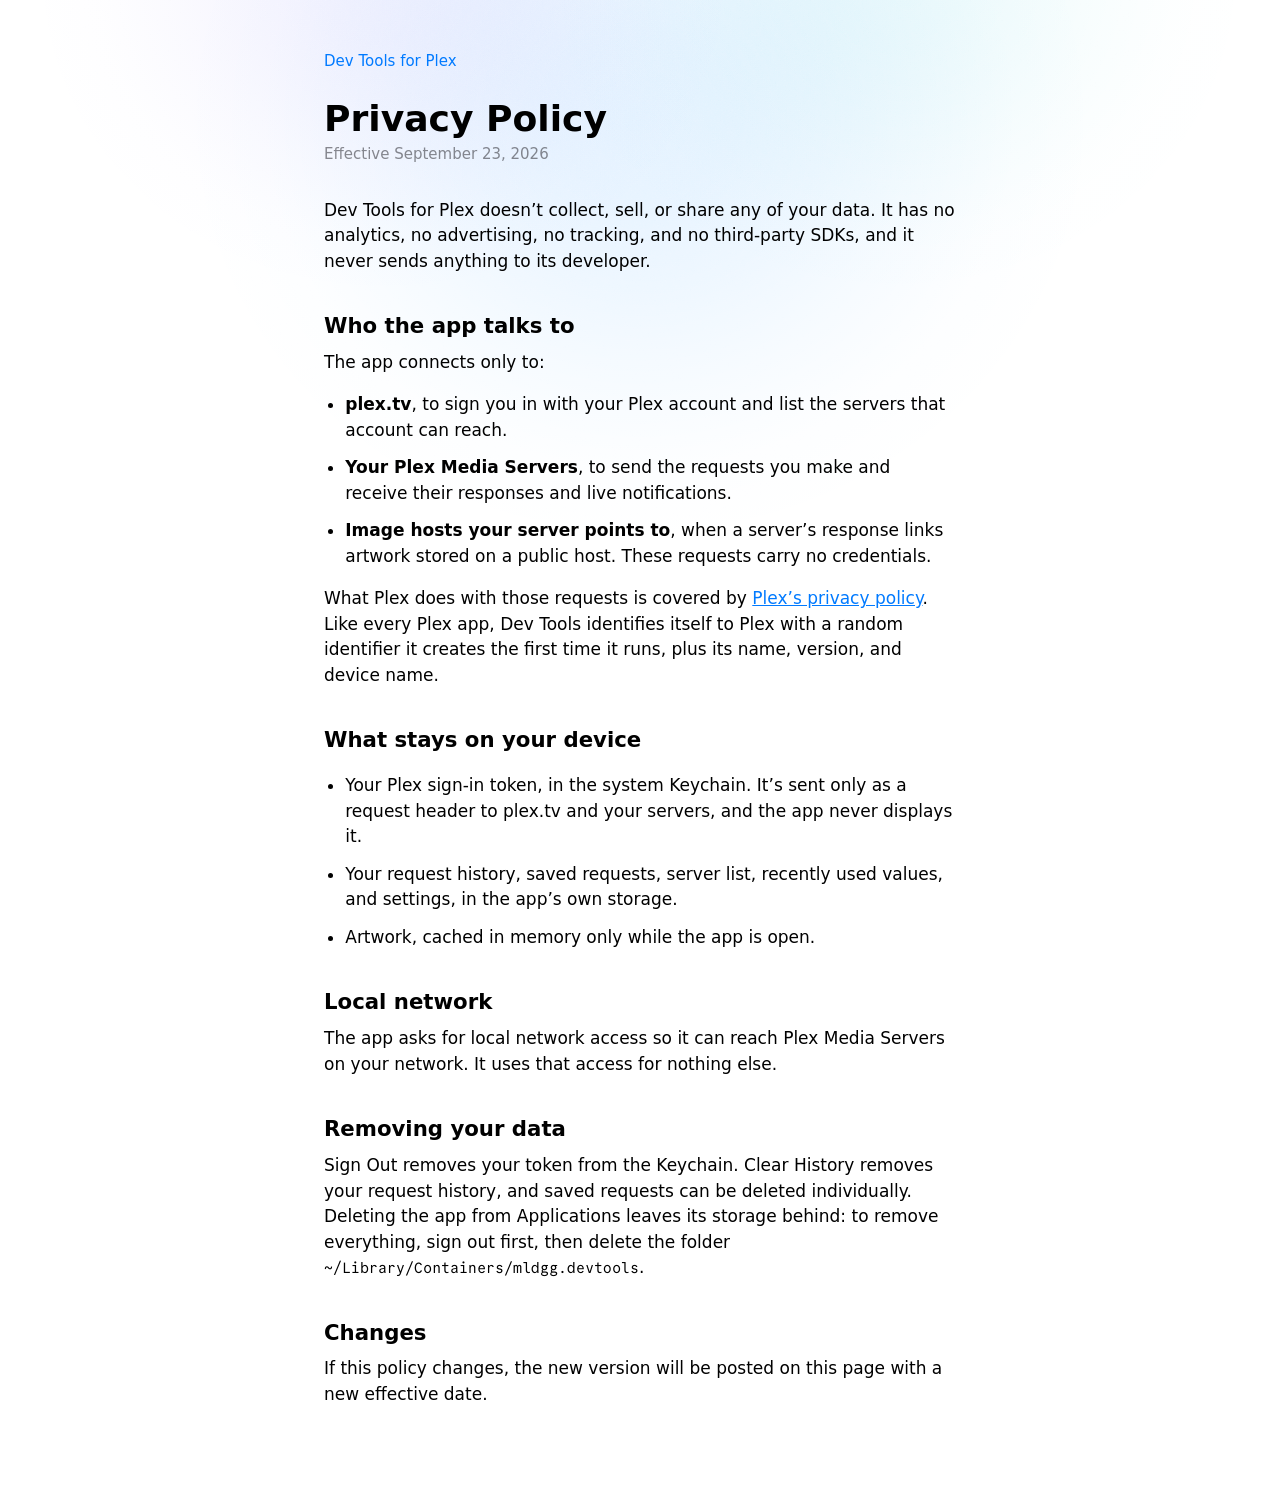
==== site/privacy.html @ ca3a00e9 "Merge: add a landing page and privacy policy; release the Mac app as a DMG" ====
<!doctype html>
<html lang="en">
<head>
  <meta charset="utf-8">
  <meta name="viewport" content="width=device-width, initial-scale=1, viewport-fit=cover">
  <title>Privacy Policy — Dev Tools for Plex</title>
  <link rel="stylesheet" href="style.css">
</head>
<body>
  <main class="document">
    <a class="home" href="index.html">Dev Tools for Plex</a>
    <div class="title">
      <div class="glow" aria-hidden="true"><span class="blue"></span><span class="indigo"></span><span class="teal"></span></div>
      <h1>Privacy Policy</h1>
    </div>
    <p class="updated">Effective September 23, 2026</p>

    <p>Dev Tools for Plex doesn’t collect, sell, or share any of your data. It has no analytics, no advertising, no tracking, and no third-party SDKs, and it never sends anything to its developer.</p>

    <h2>Who the app talks to</h2>
    <p>The app connects only to:</p>
    <ul>
      <li><strong>plex.tv</strong>, to sign you in with your Plex account and list the servers that account can reach.</li>
      <li><strong>Your Plex Media Servers</strong>, to send the requests you make and receive their responses and live notifications.</li>
      <li><strong>Image hosts your server points to</strong>, when a server’s response links artwork stored on a public host. These requests carry no credentials.</li>
    </ul>
    <p>What Plex does with those requests is covered by <a href="https://www.plex.tv/about/privacy-legal/">Plex’s privacy policy</a>. Like every Plex app, Dev Tools identifies itself to Plex with a random identifier it creates the first time it runs, plus its name, version, and device name.</p>

    <h2>What stays on your device</h2>
    <ul>
      <li>Your Plex sign-in token, in the system Keychain. It’s sent only as a request header to plex.tv and your servers, and the app never displays it.</li>
      <li>Your request history, saved requests, server list, recently used values, and settings, in the app’s own storage.</li>
      <li>Artwork, cached in memory only while the app is open.</li>
    </ul>

    <h2>Local network</h2>
    <p>The app asks for local network access so it can reach Plex Media Servers on your network. It uses that access for nothing else.</p>

    <h2>Removing your data</h2>
    <p>Sign Out removes your token from the Keychain. Clear History removes your request history, and saved requests can be deleted individually. Deleting the app from Applications leaves its storage behind: to remove everything, sign out first, then delete the folder <code>~/Library/Containers/mldgg.devtools</code>.</p>

    <h2>Changes</h2>
    <p>If this policy changes, the new version will be posted on this page with a new effective date.</p>
  </main>
</body>
</html>
---- site/style.css ----
:root {
  color-scheme: light dark;
  --background: #fff;
  --label: #000;
  --secondary-label: rgb(60 60 67 / 0.6);
  --tertiary-label: rgb(60 60 67 / 0.3);
  --fill: rgb(118 118 128 / 0.12);
  --separator: rgb(60 60 67 / 0.29);
  --accent: #007aff;
  --mesh-indigo: rgb(97 85 245 / 0.08);
  --mesh-blue: rgb(0 136 255 / 0.1);
  --mesh-teal: rgb(0 195 208 / 0.07);
}

@media (prefers-color-scheme: dark) {
  :root {
    --background: #000;
    --label: #fff;
    --secondary-label: rgb(235 235 245 / 0.6);
    --tertiary-label: rgb(235 235 245 / 0.3);
    --fill: rgb(118 118 128 / 0.24);
    --separator: rgb(84 84 88 / 0.6);
    --accent: #0a84ff;
    --mesh-indigo: rgb(109 124 255 / 0.16);
    --mesh-blue: rgb(0 145 255 / 0.2);
    --mesh-teal: rgb(0 210 224 / 0.14);
  }
}

* {
  box-sizing: border-box;
}

@font-face {
  font-family: "Commit Mono";
  src: url("fonts/CommitMono-Bold.otf") format("opentype");
  font-weight: 700;
  font-display: block;
}

@font-face {
  font-family: "Commit Mono";
  src: url("fonts/CommitMono-Regular.otf") format("opentype");
  font-weight: 400;
  font-display: block;
}

/* Keeps body's overflow from propagating to the viewport, so body can clip
   the title's glow without stopping the page from scrolling. */
html {
  overflow: auto;
  background: var(--background);
  color: var(--label);
  font: 17px/1.5 -apple-system, BlinkMacSystemFont, system-ui, sans-serif;
  -webkit-font-smoothing: antialiased;
  -webkit-text-size-adjust: 100%;
}

body {
  position: relative;
  overflow: clip;
  margin: 0;
  min-height: 100vh;
  min-height: 100dvh;
  display: flex;
  flex-direction: column;
}

/* The iOS app's well (TopWash in WellBackground.swift), gathered around the
   title instead of the top edge: the accent behind it, indigo up to its
   leading side, teal up to its trailing side. CSS has no mesh gradient, so
   it's three overlapping radial glows, each its own layer so each can drift
   on a transform. Each falls off along a smoothstep: a linear ramp to
   transparent stops with a crease that reads as a band. */
.title {
  position: relative;
}

.glow {
  position: absolute;
  top: 50%;
  left: 50%;
  z-index: -1;
  width: clamp(700px, 100vw, 1400px);
  aspect-ratio: 5 / 4;
  translate: -50% -50%;
  pointer-events: none;
}

.glow span {
  position: absolute;
  inset: 0;
}

.glow .blue {
  background: radial-gradient(
    ellipse 36% 42% at 50% 50%,
    var(--mesh-blue),
    color-mix(in srgb, var(--mesh-blue) 90%, transparent) 20%,
    color-mix(in srgb, var(--mesh-blue) 65%, transparent) 40%,
    color-mix(in srgb, var(--mesh-blue) 35%, transparent) 60%,
    color-mix(in srgb, var(--mesh-blue) 10%, transparent) 80%,
    transparent
  );
}

.glow .indigo {
  background: radial-gradient(
    ellipse 28% 32% at 30% 36%,
    var(--mesh-indigo),
    color-mix(in srgb, var(--mesh-indigo) 90%, transparent) 20%,
    color-mix(in srgb, var(--mesh-indigo) 65%, transparent) 40%,
    color-mix(in srgb, var(--mesh-indigo) 35%, transparent) 60%,
    color-mix(in srgb, var(--mesh-indigo) 10%, transparent) 80%,
    transparent
  );
}

.glow .teal {
  background: radial-gradient(
    ellipse 28% 32% at 70% 36%,
    var(--mesh-teal),
    color-mix(in srgb, var(--mesh-teal) 90%, transparent) 20%,
    color-mix(in srgb, var(--mesh-teal) 65%, transparent) 40%,
    color-mix(in srgb, var(--mesh-teal) 35%, transparent) 60%,
    color-mix(in srgb, var(--mesh-teal) 10%, transparent) 80%,
    transparent
  );
}

/* Grain over the glow: fine single-octave noise, so it reads as texture
   rather than blotches. Overlay leaves pure white and black untouched, so
   it only shows where there's colour. */
body::after {
  content: "";
  position: absolute;
  inset: 0;
  z-index: -1;
  pointer-events: none;
  background: url("data:image/svg+xml,%3Csvg xmlns='http://www.w3.org/2000/svg' width='160' height='160'%3E%3Cfilter id='n'%3E%3CfeTurbulence type='fractalNoise' baseFrequency='1.6' numOctaves='1' stitchTiles='stitch'/%3E%3CfeColorMatrix type='saturate' values='0'/%3E%3CfeComponentTransfer%3E%3CfeFuncR type='linear' slope='2' intercept='-0.5'/%3E%3CfeFuncG type='linear' slope='2' intercept='-0.5'/%3E%3CfeFuncB type='linear' slope='2' intercept='-0.5'/%3E%3C/feComponentTransfer%3E%3C/filter%3E%3Crect width='100%25' height='100%25' filter='url(%23n)'/%3E%3C/svg%3E");
  mix-blend-mode: overlay;
  opacity: 0.2;
}

@media (prefers-contrast: more) {
  .glow {
    display: none;
  }

  body::after {
    content: none;
  }
}

a {
  color: var(--accent);
}

main {
  flex: 1;
  width: 100%;
  margin: 0 auto;
  padding: 0 24px;
}

.landing {
  max-width: 1040px;
  display: flex;
  flex-direction: column;
  align-items: center;
  justify-content: center;
  gap: 56px;
  padding-block: 72px 48px;
}

.landing .title {
  max-width: 24rem;
  text-align: center;
}

/* The page opens like a terminal: the glow blooms, a caret blinks, the
   title types itself out, and the rest rises in once it's done. Every delay
   below counts from load against that timeline. */
.landing .glow {
  animation: glow-bloom 1800ms cubic-bezier(0.19, 1, 0.22, 1) both;
}

/* Each glow wanders on its own period, so the mesh never repeats. */
.landing .glow span {
  animation: drift var(--period) ease-in-out infinite alternate;
}

.landing .glow .blue {
  --period: 17s;
  --to: 4% -5%;
  --grow: 1.08;
}

.landing .glow .indigo {
  --period: 23s;
  --to: 8% 6%;
  --grow: 1.14;
}

.landing .glow .teal {
  --period: 19s;
  --to: -8% 5%;
  --grow: 1.1;
}

@keyframes glow-bloom {
  from {
    opacity: 0;
    scale: 0.85;
  }
}

@keyframes drift {
  to {
    translate: var(--to);
    scale: var(--grow);
  }
}

.landing h1 {
  position: relative;
  display: inline-block;
  margin: 0;
  font: 700 1.25rem/1.2 "Commit Mono", ui-monospace, monospace;
}

/* Revealed one character at a time: in a monospace face each step of the
   clip is exactly one glyph, so the step count must equal the title's
   length. */
.typed {
  display: inline-block;
  animation: type 900ms steps(18, jump-end) 600ms both;
}

.landing h1::after {
  content: "";
  position: absolute;
  top: 0.05em;
  left: 0;
  width: 1ch;
  height: 1.1em;
  background: var(--accent);
  opacity: 0;
  animation:
    caret-follow 900ms steps(18, jump-end) 600ms both,
    caret-blink 2600ms step-end both;
}

@keyframes type {
  from {
    clip-path: inset(0 100% 0 0);
  }
  to {
    clip-path: inset(0);
  }
}

@keyframes caret-follow {
  from {
    translate: 0;
  }
  to {
    translate: 18ch;
  }
}

/* One blink while it waits, solid while it types, two blinks, then gone. */
@keyframes caret-blink {
  0% { opacity: 1; }
  12% { opacity: 0; }
  20% { opacity: 1; }
  62% { opacity: 0; }
  72% { opacity: 1; }
  82% { opacity: 0; }
  90% { opacity: 1; }
  100% { opacity: 0; }
}

.subtitle {
  margin: 12px 0 0;
  text-wrap: balance;
  color: var(--secondary-label);
  font: 400 0.875rem/1.5 "Commit Mono", ui-monospace, monospace;
  animation: rise-in 800ms cubic-bezier(0.19, 1, 0.22, 1) 1500ms both;
}

.download {
  display: inline-flex;
  align-items: center;
  gap: 8px;
  margin-top: 24px;
  padding: 10px 20px 10px 16px;
  border-radius: 999px;
  /* Apple's button blue: white on it clears 4.5:1, which system blue doesn't. */
  background: #0071e3;
  color: #fff;
  font-size: 0.9375rem;
  font-weight: 600;
  text-decoration: none;
  transition: transform 150ms cubic-bezier(0.25, 0.46, 0.45, 0.94), filter 150ms ease;
  /* Backwards only: a filled animation would override the press and hover
     transitions on transform and filter once it ends. */
  animation: rise-in 800ms cubic-bezier(0.19, 1, 0.22, 1) 1580ms backwards;
}

.download svg {
  width: 16px;
  height: 16px;
}

@media (hover: hover) and (pointer: fine) {
  .download:hover {
    transform: scale(1.02);
    filter: brightness(1.1);
  }
}

.download:active {
  transform: scale(0.97);
}

.download:focus-visible {
  outline: 2px solid var(--accent);
  outline-offset: 3px;
}

.version {
  margin: 10px 0 0;
  color: var(--secondary-label);
  font-size: 0.75rem;
  animation: rise-in 800ms cubic-bezier(0.19, 1, 0.22, 1) 1660ms both;
}

@keyframes rise-in {
  from {
    opacity: 0;
    transform: translateY(8px);
    filter: blur(4px);
  }
}

@keyframes fade-in {
  from {
    opacity: 0;
  }
}

@keyframes video-in {
  from {
    opacity: 0;
    translate: 0 24px;
    scale: 0.97;
  }
}

/* Reduced motion keeps the page's arrival as a fade: nothing moves, types,
   blinks, or drifts. */
@media (prefers-reduced-motion: reduce) {
  .landing .glow {
    animation: fade-in 800ms ease both;
  }

  .landing .glow span {
    animation: none;
  }

  .typed {
    animation: none;
  }

  .landing h1::after {
    display: none;
  }

  .subtitle,
  .version,
  .video {
    animation: fade-in 400ms ease 100ms both;
  }

  .download {
    animation: fade-in 400ms ease 100ms backwards;
  }
}

@media (min-width: 960px) {
  .landing {
    max-width: 1180px;
    flex-direction: row;
    gap: 104px;
  }

  /* Sized by its text, not a fixed basis: a fixed column in rem wraps the
     monospace subtitle to three short lines. */
  .landing .title {
    flex: none;
    text-align: left;
  }

  .landing h1 {
    font-size: 1.5rem;
  }

  .subtitle {
    max-width: 34ch;
    margin-top: 16px;
    font-size: 0.9375rem;
  }

  .video {
    flex: 0 1 720px;
    min-width: 0;
  }
}

.video {
  animation: video-in 1000ms cubic-bezier(0.19, 1, 0.22, 1) 1700ms both;
  width: 100%;
  max-width: 720px;
  aspect-ratio: 16 / 10;
  border-radius: 14px;
  overflow: hidden;
  background: var(--fill);
  box-shadow: 0 0 0 0.5px var(--separator);
}

.video video {
  display: block;
  width: 100%;
  height: 100%;
  object-fit: cover;
}

footer {
  padding: 20px 24px;
  text-align: center;
  font-size: 11px;
}

footer a {
  color: var(--tertiary-label);
  text-decoration: none;
}

footer a:hover,
footer a:focus-visible {
  text-decoration: underline;
}

.document {
  max-width: 40rem;
  padding-block: 48px 72px;
}

.document .home {
  font-size: 15px;
  text-decoration: none;
}

.document h1 {
  margin: 24px 0 4px;
  font-size: 2.125rem;
  line-height: 1.15;
}

.document .updated {
  margin: 0 0 32px;
  color: var(--secondary-label);
  font-size: 15px;
}

.document h2 {
  margin: 36px 0 8px;
  font-size: 1.25rem;
}

.document p,
.document li {
  margin: 0 0 12px;
}

.document ul {
  padding-left: 1.25em;
}

.document code {
  font: 400 0.875em "Commit Mono", ui-monospace, monospace;
}
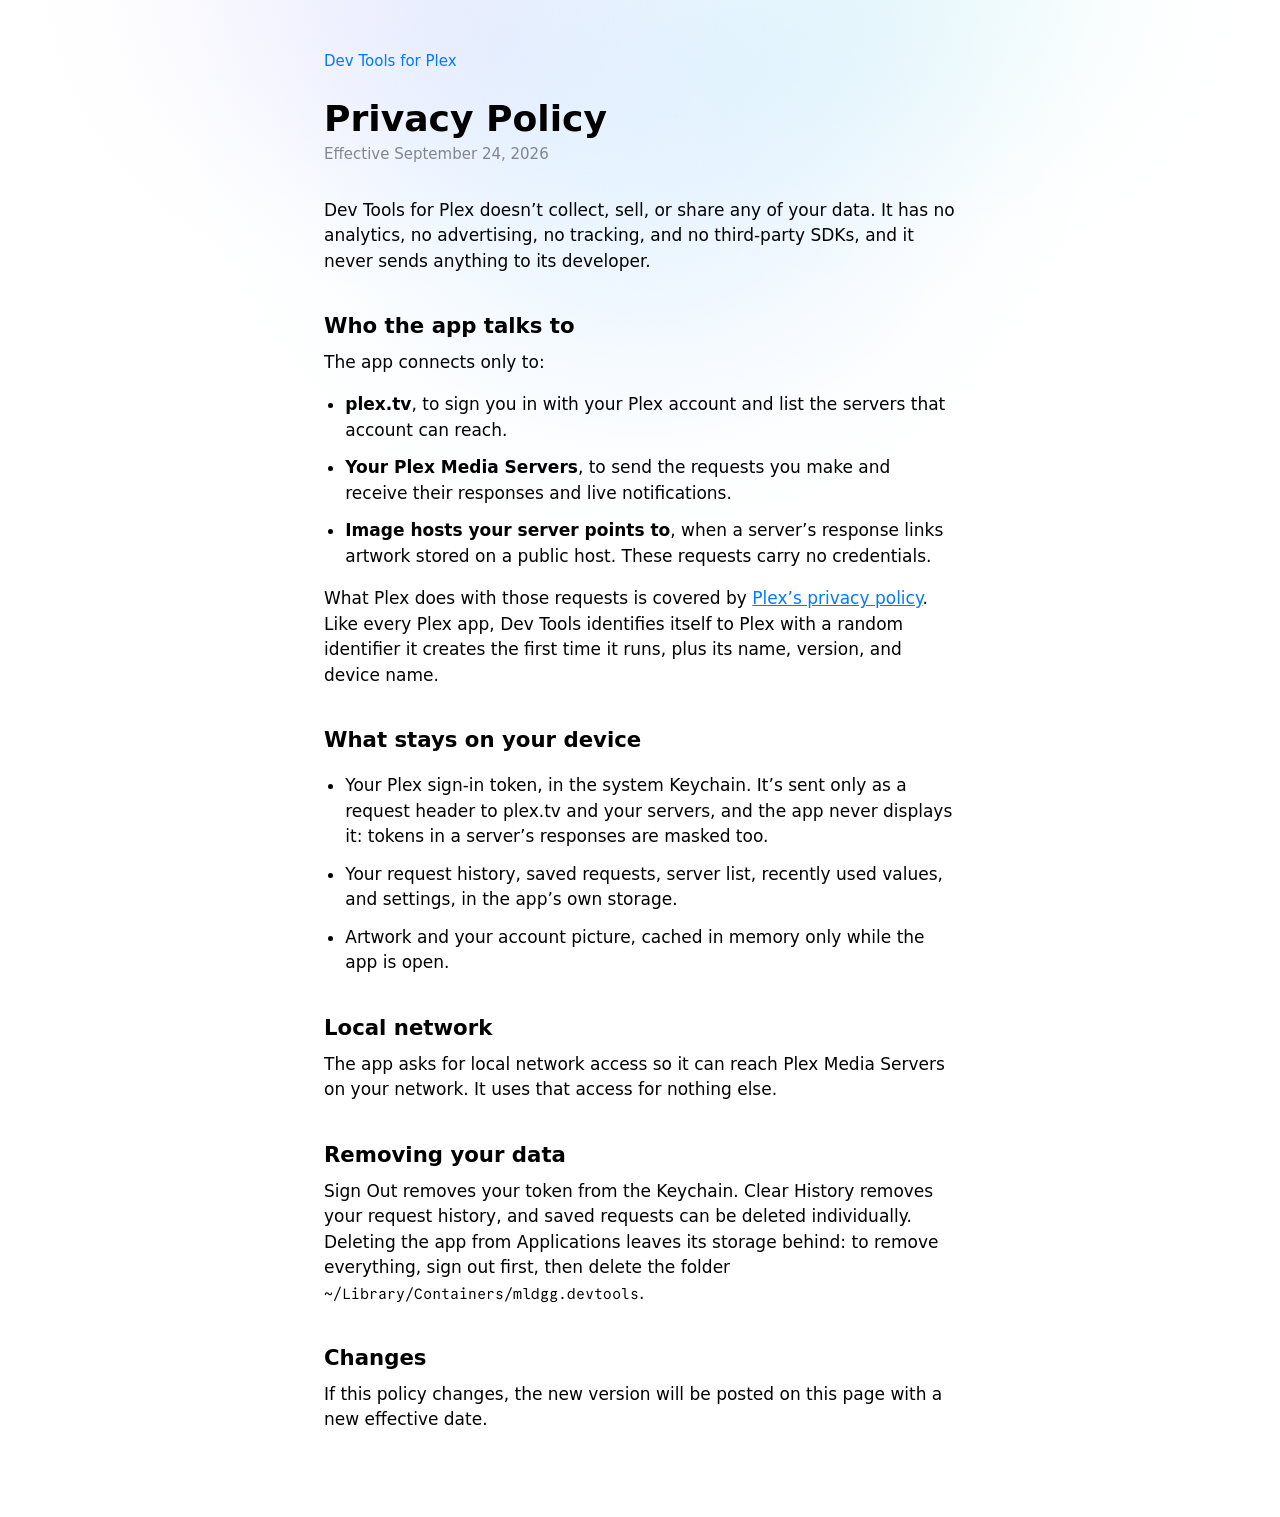
==== commit 3acbfb65: "Mask credentials in what servers send back, keep artwork off disk, pin the token to the device The p" ====
--- a/site/privacy.html
+++ b/site/privacy.html
@@ -13,7 +13,7 @@
       <div class="glow" aria-hidden="true"><span class="blue"></span><span class="indigo"></span><span class="teal"></span></div>
       <h1>Privacy Policy</h1>
     </div>
-    <p class="updated">Effective September 23, 2026</p>
+    <p class="updated">Effective September 24, 2026</p>
 
     <p>Dev Tools for Plex doesn’t collect, sell, or share any of your data. It has no analytics, no advertising, no tracking, and no third-party SDKs, and it never sends anything to its developer.</p>
 
@@ -28,9 +28,9 @@
 
     <h2>What stays on your device</h2>
     <ul>
-      <li>Your Plex sign-in token, in the system Keychain. It’s sent only as a request header to plex.tv and your servers, and the app never displays it.</li>
+      <li>Your Plex sign-in token, in the system Keychain. It’s sent only as a request header to plex.tv and your servers, and the app never displays it: tokens in a server’s responses are masked too.</li>
       <li>Your request history, saved requests, server list, recently used values, and settings, in the app’s own storage.</li>
-      <li>Artwork, cached in memory only while the app is open.</li>
+      <li>Artwork and your account picture, cached in memory only while the app is open.</li>
     </ul>
 
     <h2>Local network</h2>
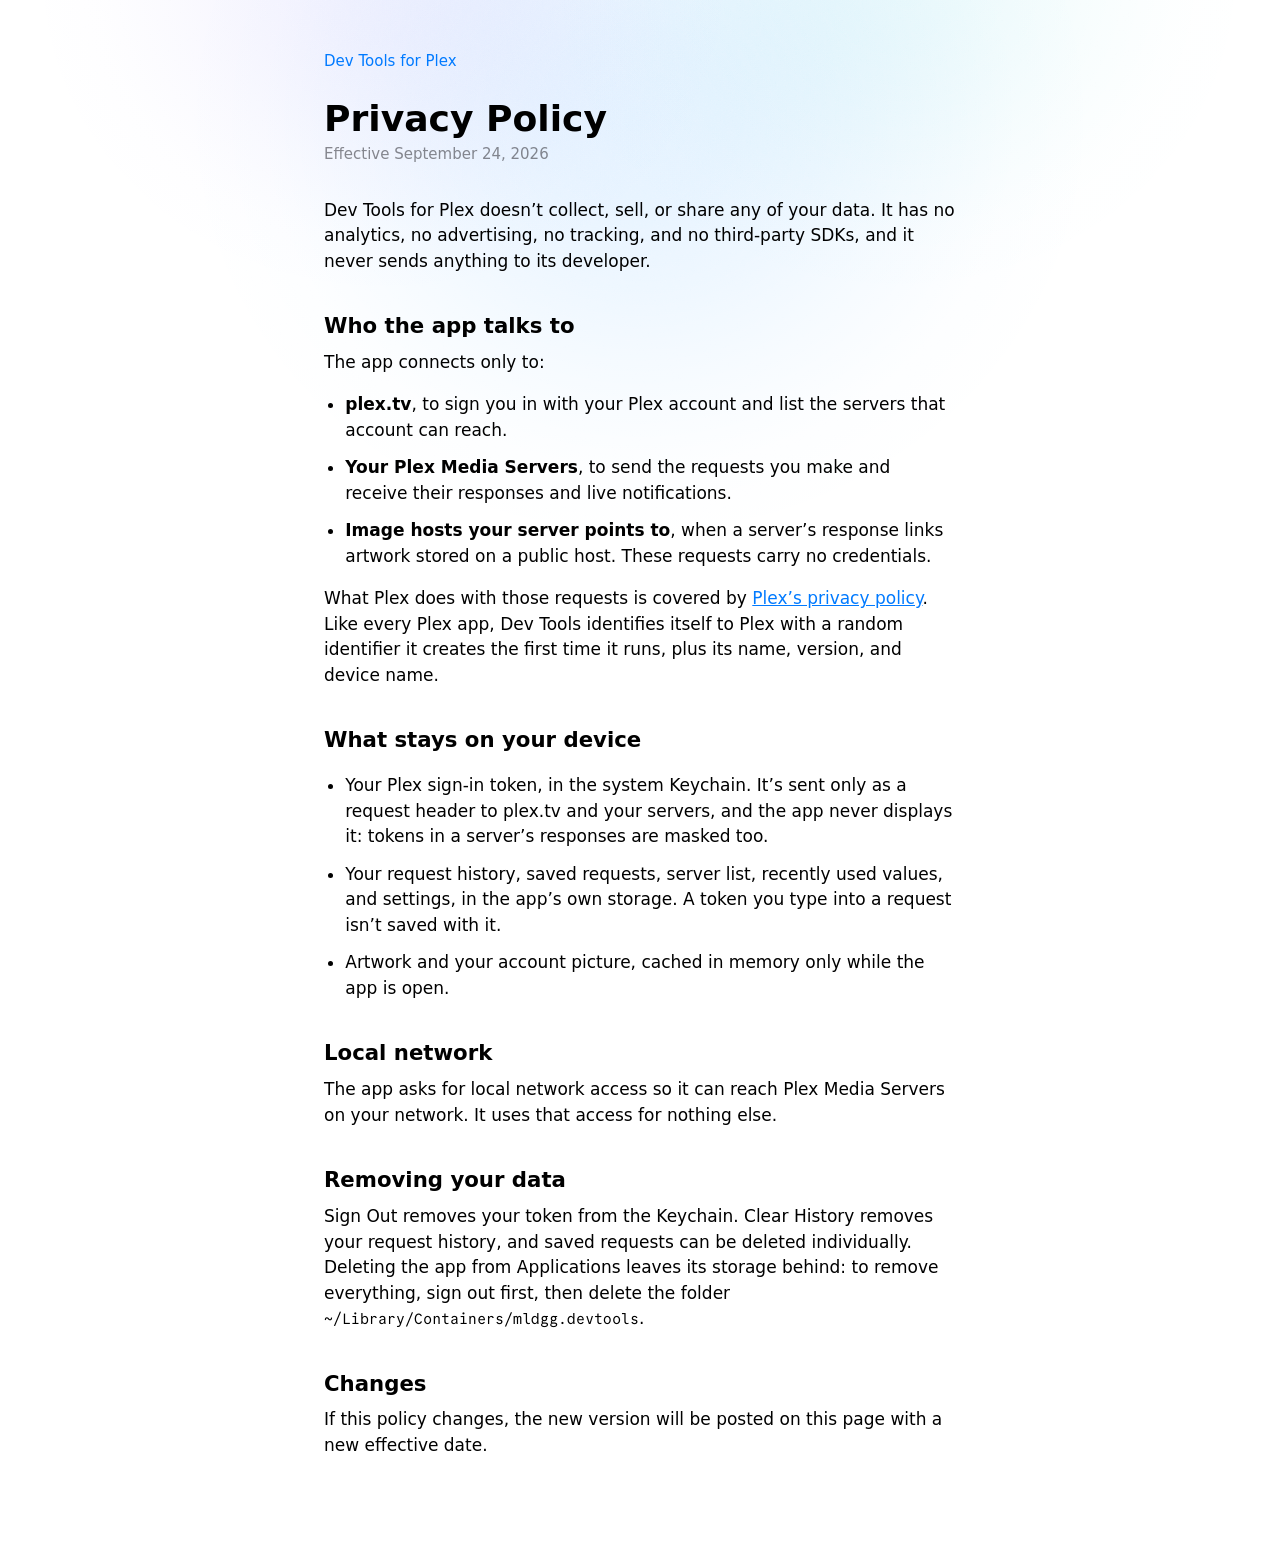
==== commit ff13f73f: "Send a typed X-Plex-Token but never save, copy, or export it A token typed into the path, a param, o" ====
--- a/site/privacy.html
+++ b/site/privacy.html
@@ -29,7 +29,7 @@
     <h2>What stays on your device</h2>
     <ul>
       <li>Your Plex sign-in token, in the system Keychain. It’s sent only as a request header to plex.tv and your servers, and the app never displays it: tokens in a server’s responses are masked too.</li>
-      <li>Your request history, saved requests, server list, recently used values, and settings, in the app’s own storage.</li>
+      <li>Your request history, saved requests, server list, recently used values, and settings, in the app’s own storage. A token you type into a request isn’t saved with it.</li>
       <li>Artwork and your account picture, cached in memory only while the app is open.</li>
     </ul>
 
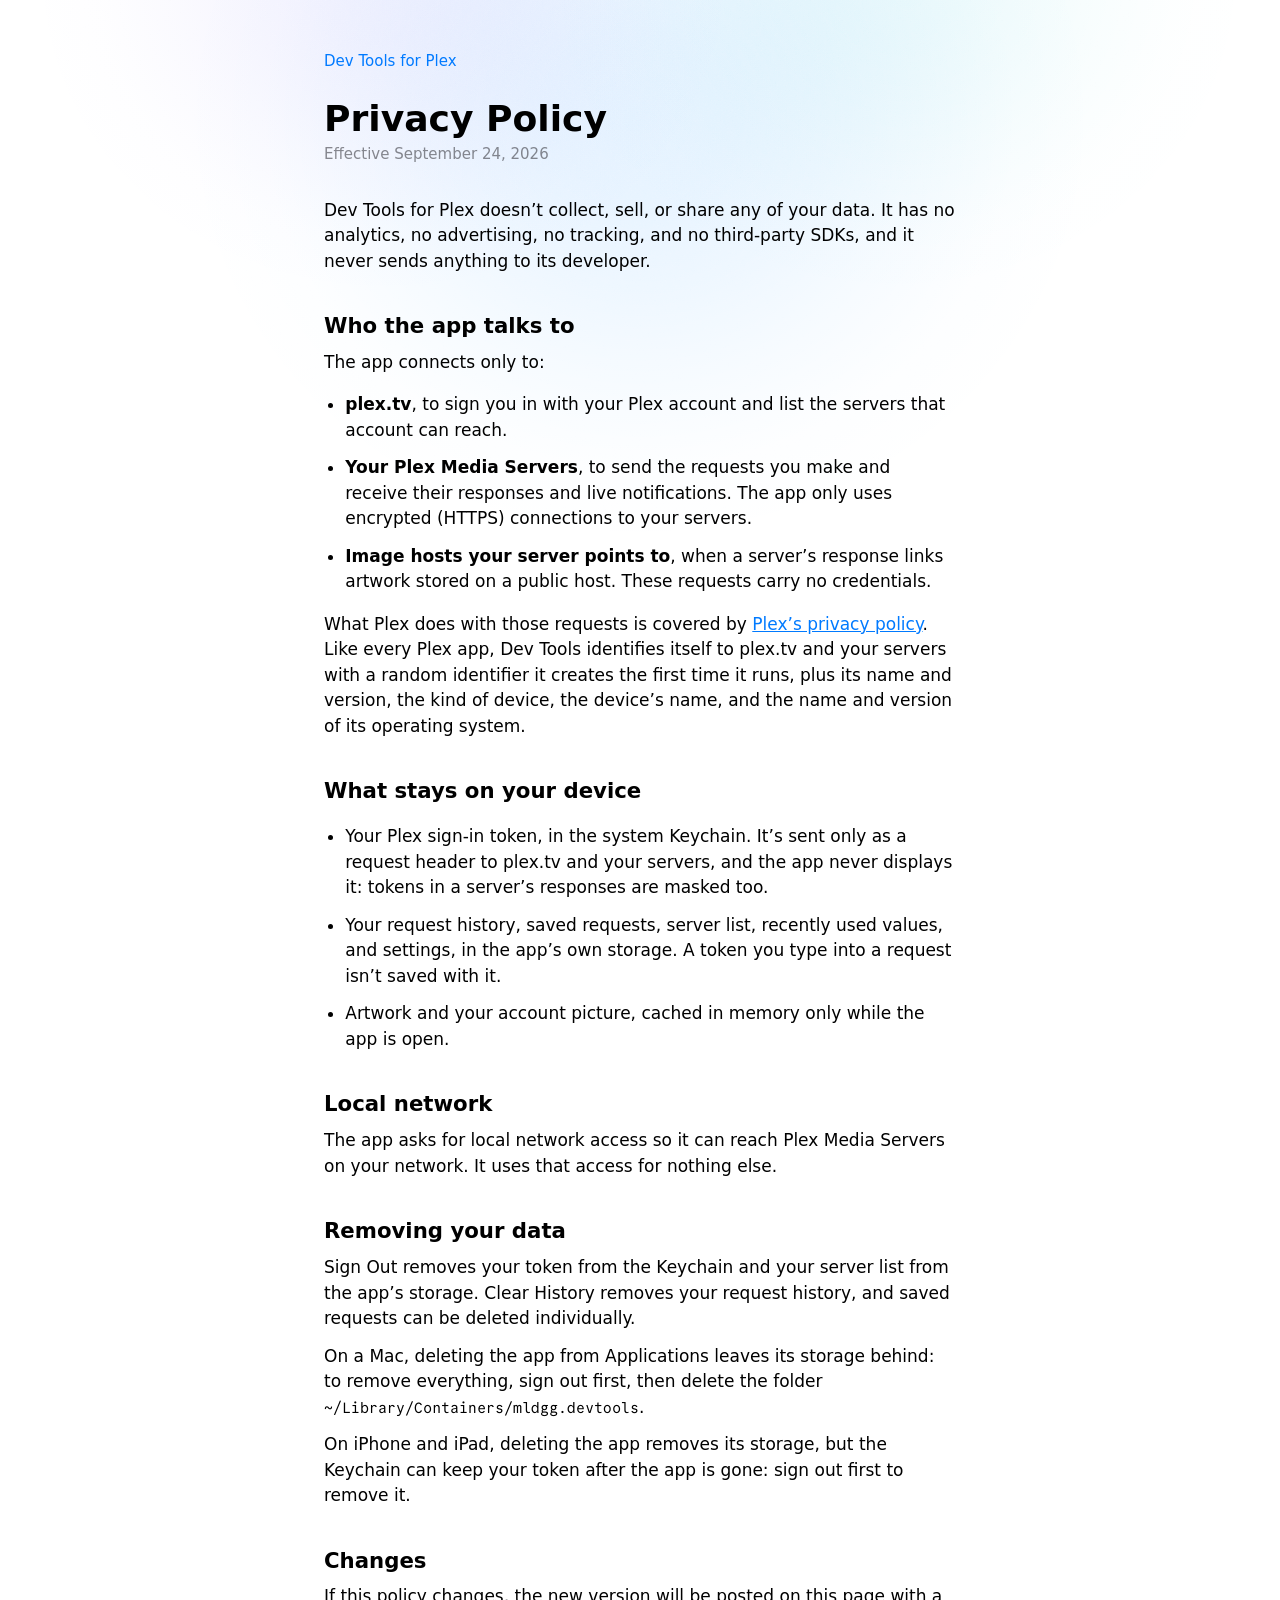
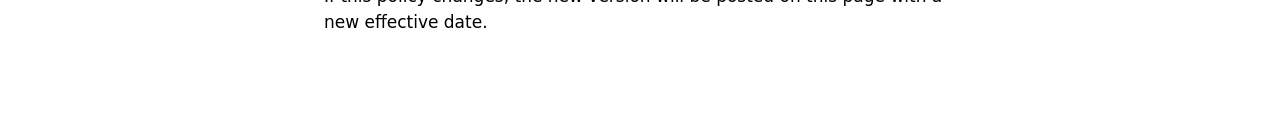
==== commit c7c345fe: "Keep the Plex token off networks and accounts it doesn't belong to The security review found the pat" ====
--- a/site/privacy.html
+++ b/site/privacy.html
@@ -21,10 +21,10 @@
     <p>The app connects only to:</p>
     <ul>
       <li><strong>plex.tv</strong>, to sign you in with your Plex account and list the servers that account can reach.</li>
-      <li><strong>Your Plex Media Servers</strong>, to send the requests you make and receive their responses and live notifications.</li>
+      <li><strong>Your Plex Media Servers</strong>, to send the requests you make and receive their responses and live notifications. The app only uses encrypted (HTTPS) connections to your servers.</li>
       <li><strong>Image hosts your server points to</strong>, when a server’s response links artwork stored on a public host. These requests carry no credentials.</li>
     </ul>
-    <p>What Plex does with those requests is covered by <a href="https://www.plex.tv/about/privacy-legal/">Plex’s privacy policy</a>. Like every Plex app, Dev Tools identifies itself to Plex with a random identifier it creates the first time it runs, plus its name, version, and device name.</p>
+    <p>What Plex does with those requests is covered by <a href="https://www.plex.tv/about/privacy-legal/">Plex’s privacy policy</a>. Like every Plex app, Dev Tools identifies itself to plex.tv and your servers with a random identifier it creates the first time it runs, plus its name and version, the kind of device, the device’s name, and the name and version of its operating system.</p>
 
     <h2>What stays on your device</h2>
     <ul>
@@ -37,7 +37,9 @@
     <p>The app asks for local network access so it can reach Plex Media Servers on your network. It uses that access for nothing else.</p>
 
     <h2>Removing your data</h2>
-    <p>Sign Out removes your token from the Keychain. Clear History removes your request history, and saved requests can be deleted individually. Deleting the app from Applications leaves its storage behind: to remove everything, sign out first, then delete the folder <code>~/Library/Containers/mldgg.devtools</code>.</p>
+    <p>Sign Out removes your token from the Keychain and your server list from the app’s storage. Clear History removes your request history, and saved requests can be deleted individually.</p>
+    <p>On a Mac, deleting the app from Applications leaves its storage behind: to remove everything, sign out first, then delete the folder <code>~/Library/Containers/mldgg.devtools</code>.</p>
+    <p>On iPhone and iPad, deleting the app removes its storage, but the Keychain can keep your token after the app is gone: sign out first to remove it.</p>
 
     <h2>Changes</h2>
     <p>If this policy changes, the new version will be posted on this page with a new effective date.</p>
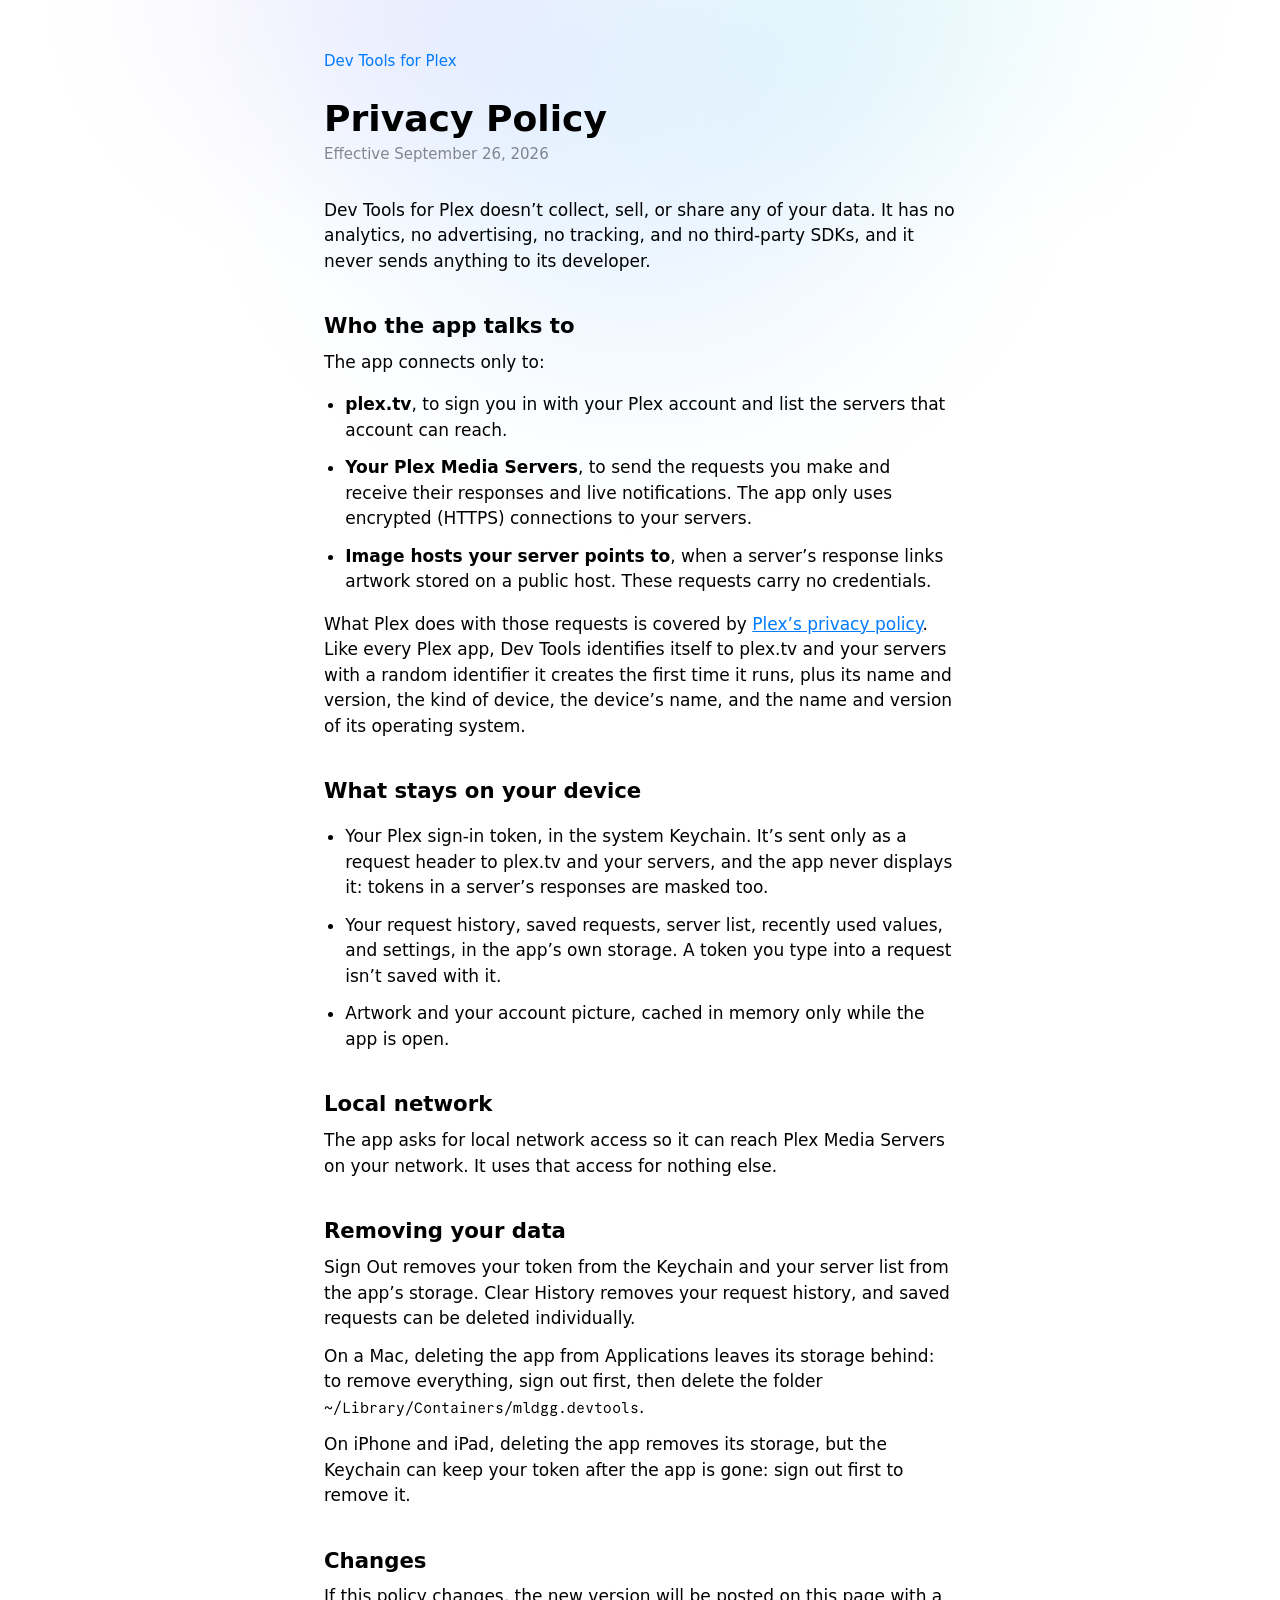
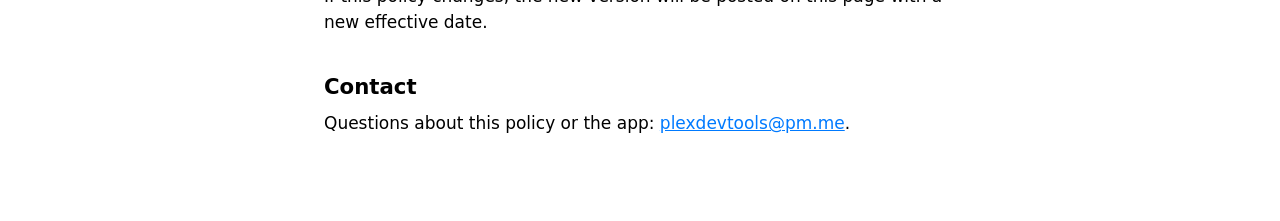
==== commit ba6dc30b: "Merge: add a contact address to the site" ====
--- a/site/privacy.html
+++ b/site/privacy.html
@@ -13,7 +13,7 @@
       <div class="glow" aria-hidden="true"><span class="blue"></span><span class="indigo"></span><span class="teal"></span></div>
       <h1>Privacy Policy</h1>
     </div>
-    <p class="updated">Effective September 24, 2026</p>
+    <p class="updated">Effective September 26, 2026</p>
 
     <p>Dev Tools for Plex doesn’t collect, sell, or share any of your data. It has no analytics, no advertising, no tracking, and no third-party SDKs, and it never sends anything to its developer.</p>
 
@@ -43,6 +43,9 @@
 
     <h2>Changes</h2>
     <p>If this policy changes, the new version will be posted on this page with a new effective date.</p>
+
+    <h2>Contact</h2>
+    <p>Questions about this policy or the app: <a href="mailto:plexdevtools@pm.me">plexdevtools@pm.me</a>.</p>
   </main>
 </body>
 </html>
--- a/site/style.css
+++ b/site/style.css
@@ -447,6 +447,10 @@
   text-decoration: none;
 }
 
+footer a + a {
+  margin-left: 16px;
+}
+
 footer a:hover,
 footer a:focus-visible {
   text-decoration: underline;
